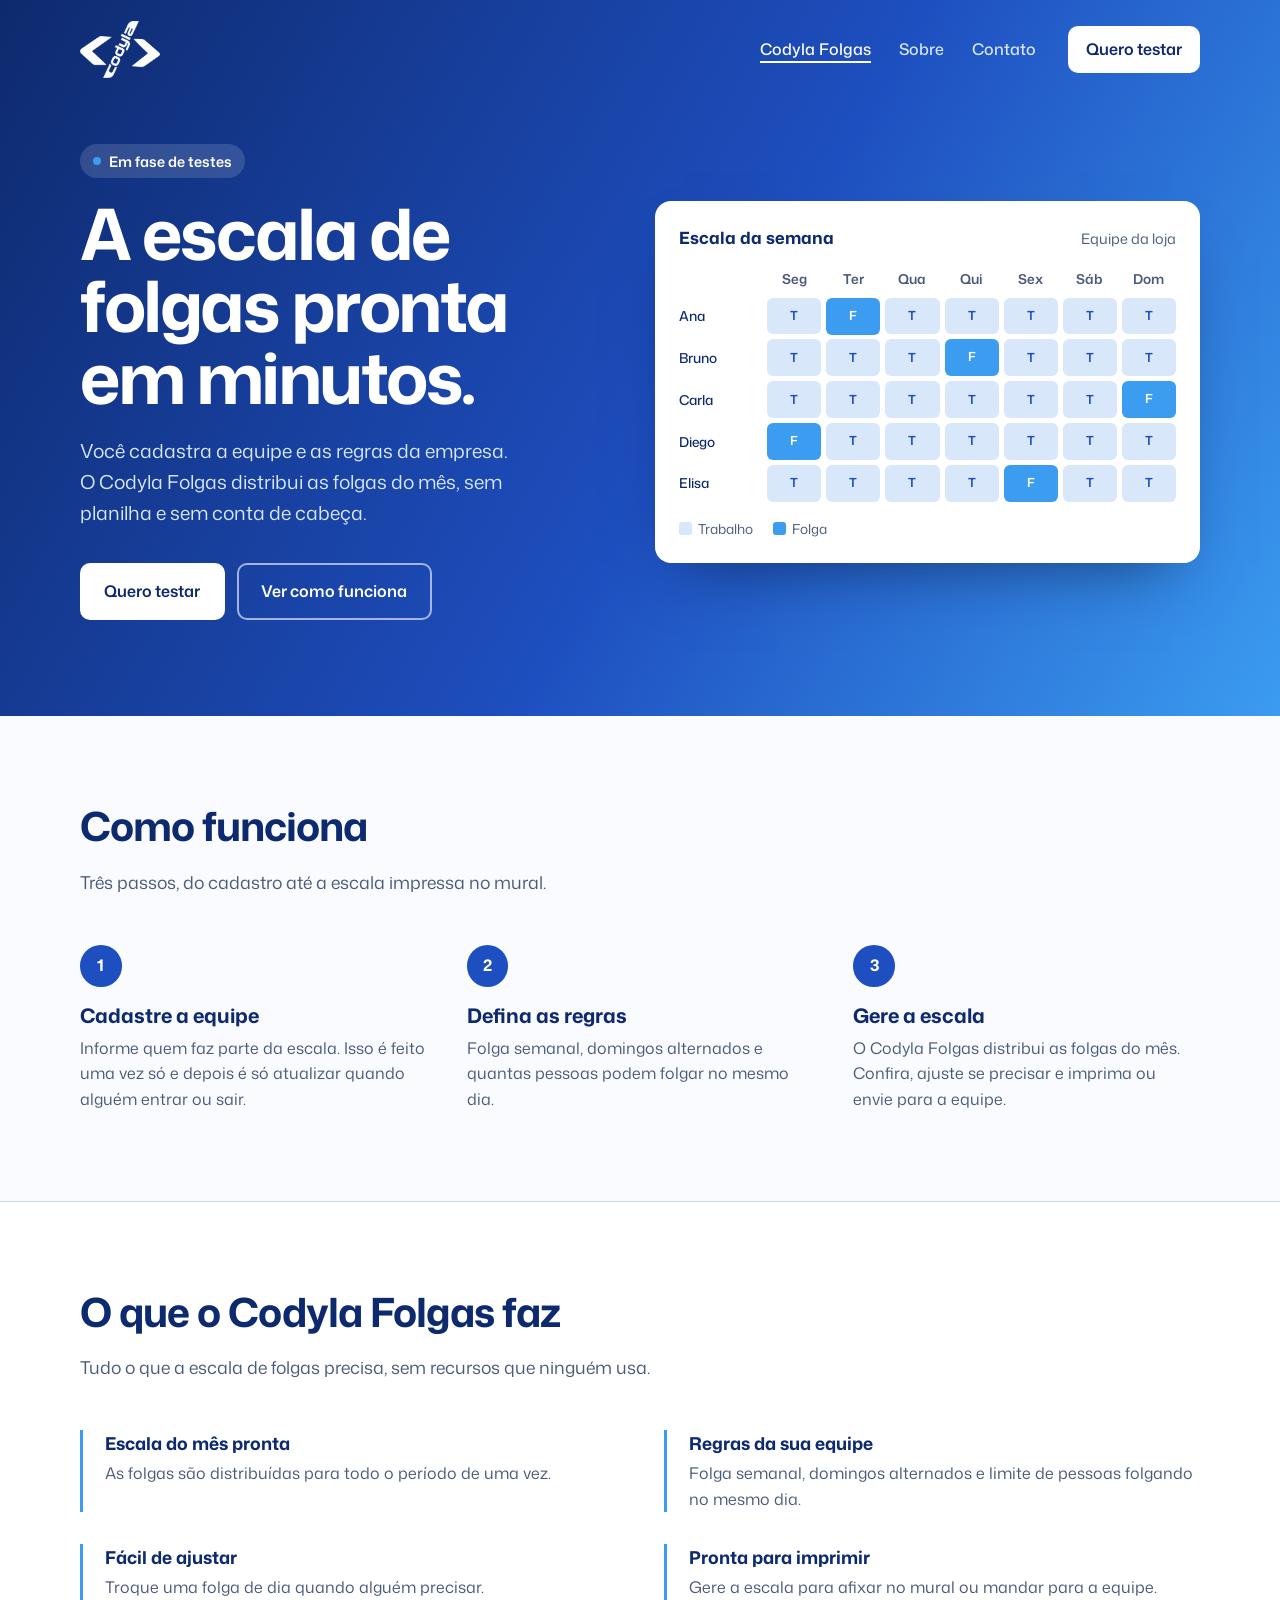
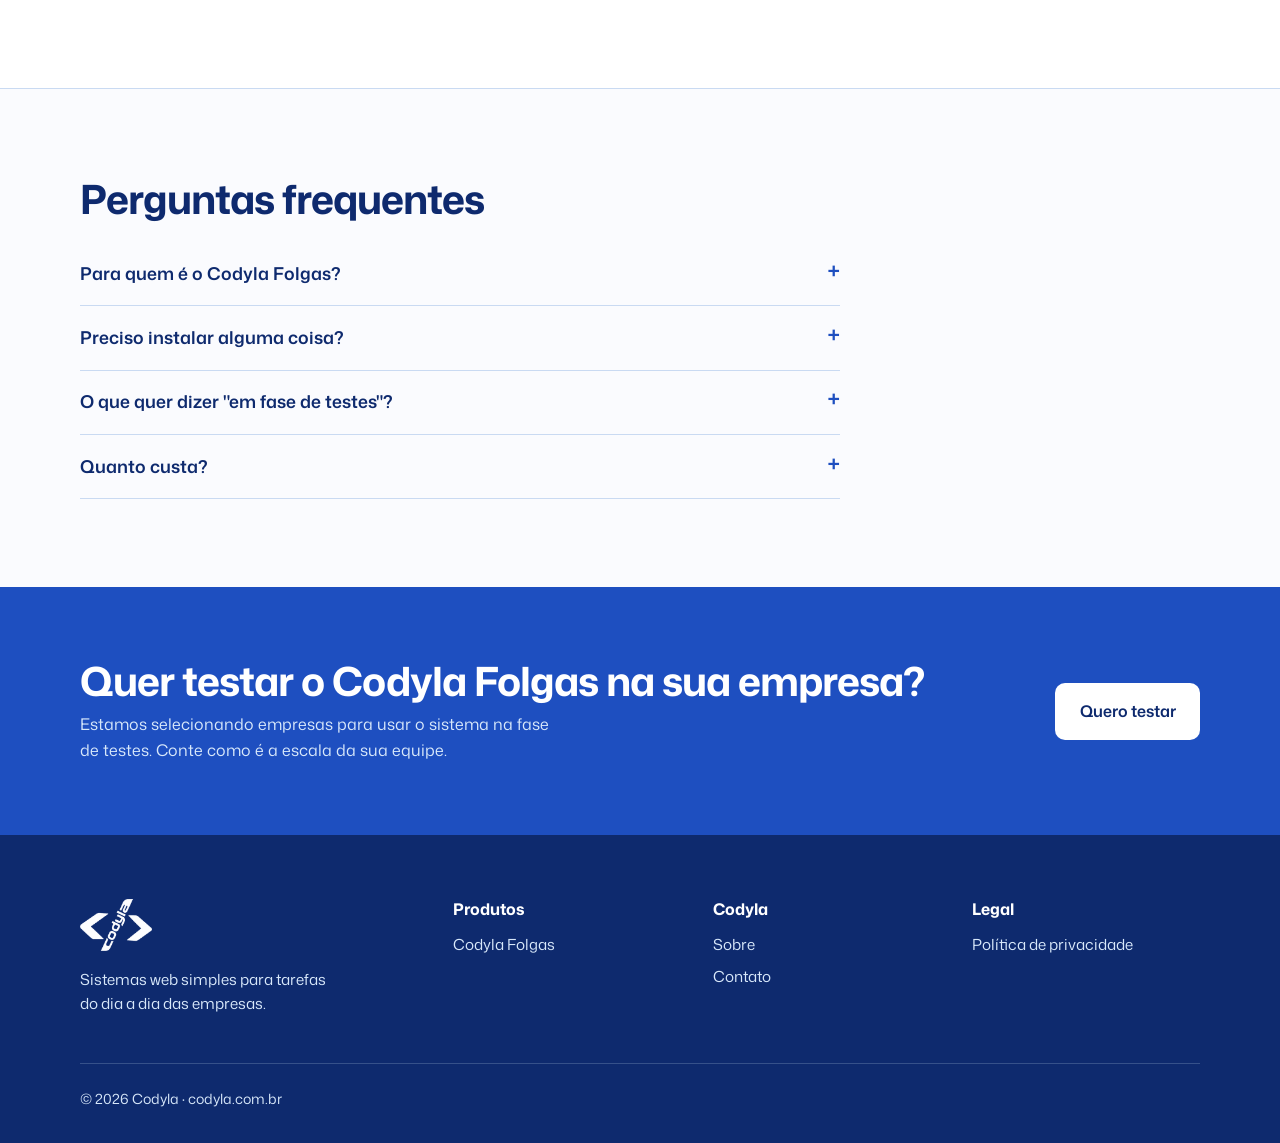
==== codyla-folgas.html @ c4d8f732 "Página de preços, proposta de exemplo e site renomeado para Codyla Folgas" ====
<!DOCTYPE html>
<html lang="pt-BR">
<head>
<meta charset="UTF-8">
<meta name="viewport" content="width=device-width, initial-scale=1">
<title>Codyla Folgas · Escala de folgas em minutos</title>
<meta name="description" content="O Codyla Folgas monta a escala de folgas da equipe em minutos, seguindo as regras da sua empresa. Sem planilha e sem conta de cabeça.">
<meta property="og:title" content="Codyla Folgas · Escala de folgas em minutos">
<meta property="og:description" content="O Codyla Folgas monta a escala de folgas da equipe em minutos, seguindo as regras da sua empresa. Sem planilha e sem conta de cabeça.">
<link rel="icon" type="image/png" href="img/favicon.png">
<link rel="apple-touch-icon" href="img/apple-touch-icon.png">
<link rel="preload" href="fonts/mona-sans.woff2" as="font" type="font/woff2" crossorigin>
<link rel="stylesheet" href="css/estilo.css">
</head>
<body>

<header class="topo">
  <div class="container">
    <a href="index.html" class="logo"><img src="img/logo-branco.png" alt="Codyla, página inicial" width="480" height="342"></a>
    <button class="botao-menu" type="button" aria-expanded="false" aria-controls="navegacao">Menu</button>
    <div class="navegacao" id="navegacao">
      <nav aria-label="Principal">
        <ul class="menu">
          <li><a href="codyla-folgas.html" aria-current="page">Codyla Folgas</a></li>
          <li><a href="index.html#sobre">Sobre</a></li>
          <li><a href="contato.html">Contato</a></li>
        </ul>
      </nav>
      <a class="botao botao-claro botao-pequeno" href="contato.html?assunto=testar">Quero testar</a>
    </div>
  </div>
</header>

<main>
  <section class="abertura" aria-labelledby="titulo">
    <div class="container">
      <div>
        <span class="status">Em fase de testes</span>
        <h1 id="titulo">A escala de folgas pronta em minutos.</h1>
        <p>Você cadastra a equipe e as regras da empresa. O Codyla Folgas distribui as folgas do mês, sem planilha e sem conta de cabeça.</p>
        <div class="botoes">
          <a class="botao botao-claro" href="contato.html?assunto=testar">Quero testar</a>
          <a class="botao botao-contorno" href="#como-funciona">Ver como funciona</a>
        </div>
      </div>
      <figure class="escala" aria-label="Exemplo de escala de folgas montada pelo Codyla Folgas">
        <div class="escala-cab"><strong>Escala da semana</strong><span>Equipe da loja</span></div>
        <div class="grade" id="grade"></div>
        <figcaption class="escala-legenda">
          <span><i style="background:var(--gelo)"></i>Trabalho</span>
          <span><i style="background:var(--vivo)"></i>Folga</span>
        </figcaption>
      </figure>
    </div>
  </section>

  <section id="como-funciona" aria-labelledby="titulo-como">
    <div class="container">
      <h2 id="titulo-como">Como funciona</h2>
      <p class="intro">Três passos, do cadastro até a escala impressa no mural.</p>
      <ol class="passos">
        <li><h3>Cadastre a equipe</h3><p>Informe quem faz parte da escala. Isso é feito uma vez só e depois é só atualizar quando alguém entrar ou sair.</p></li>
        <li><h3>Defina as regras</h3><p>Folga semanal, domingos alternados e quantas pessoas podem folgar no mesmo dia.</p></li>
        <li><h3>Gere a escala</h3><p>O Codyla Folgas distribui as folgas do mês. Confira, ajuste se precisar e imprima ou envie para a equipe.</p></li>
      </ol>
    </div>
  </section>

  <section class="fundo-branco" aria-labelledby="titulo-recursos">
    <div class="container">
      <h2 id="titulo-recursos">O que o Codyla Folgas faz</h2>
      <p class="intro">Tudo o que a escala de folgas precisa, sem recursos que ninguém usa.</p>
      <ul class="recursos">
        <li><strong>Escala do mês pronta</strong><span>As folgas são distribuídas para todo o período de uma vez.</span></li>
        <li><strong>Regras da sua equipe</strong><span>Folga semanal, domingos alternados e limite de pessoas folgando no mesmo dia.</span></li>
        <li><strong>Fácil de ajustar</strong><span>Troque uma folga de dia quando alguém precisar.</span></li>
        <li><strong>Pronta para imprimir</strong><span>Gere a escala para afixar no mural ou mandar para a equipe.</span></li>
      </ul>
    </div>
  </section>

  <section aria-labelledby="titulo-perguntas">
    <div class="container">
      <h2 id="titulo-perguntas">Perguntas frequentes</h2>
      <div class="perguntas">
        <details>
          <summary>Para quem é o Codyla Folgas?</summary>
          <p>Para empresas com equipes que trabalham em escala, inclusive aos fins de semana, como lojas, mercados e restaurantes. Quem usa no dia a dia costuma ser o RH, o Departamento Pessoal ou o gestor da equipe.</p>
        </details>
        <details>
          <summary>Preciso instalar alguma coisa?</summary>
          <p>Não. O Codyla Folgas funciona direto no navegador, no computador da empresa.</p>
        </details>
        <details>
          <summary>O que quer dizer "em fase de testes"?</summary>
          <p>O sistema já está sendo usado por empresas selecionadas, que ajudam a ajustar o produto antes do lançamento. Se quiser participar, mande uma mensagem.</p>
        </details>
        <details>
          <summary>Quanto custa?</summary>
          <p>Os planos ainda estão sendo definidos. Quem participa da fase de testes recebe as condições em primeira mão.</p>
        </details>
      </div>
    </div>
  </section>

  <section class="chamada" aria-labelledby="titulo-chamada">
    <div class="container">
      <div>
        <h2 id="titulo-chamada">Quer testar o Codyla Folgas na sua empresa?</h2>
        <p>Estamos selecionando empresas para usar o sistema na fase de testes. Conte como é a escala da sua equipe.</p>
      </div>
      <a class="botao botao-claro" href="contato.html?assunto=testar">Quero testar</a>
    </div>
  </section>
</main>

<footer>
  <div class="container">
    <div class="rodape-grade">
      <div>
        <img src="img/logo-branco.png" alt="Codyla" width="480" height="342">
        <p>Sistemas web simples para tarefas do dia a dia das empresas.</p>
      </div>
      <div>
        <h3>Produtos</h3>
        <ul><li><a href="codyla-folgas.html">Codyla Folgas</a></li></ul>
      </div>
      <div>
        <h3>Codyla</h3>
        <ul>
          <li><a href="index.html#sobre">Sobre</a></li>
          <li><a href="contato.html">Contato</a></li>
        </ul>
      </div>
      <div>
        <h3>Legal</h3>
        <ul><li><a href="privacidade.html">Política de privacidade</a></li></ul>
      </div>
    </div>
    <div class="rodape-base">© <span class="ano">2026</span> Codyla · codyla.com.br</div>
  </div>
</footer>

<script src="js/site.js"></script>
</body>
</html>
---- css/estilo.css ----
@font-face{
  font-family:"Mona Sans";
  src:url("../fonts/mona-sans.woff2") format("woff2");
  font-weight:200 900;font-style:normal;font-display:swap;
}
/* Paleta oficial da marca (manual Codyla v1.0) */
:root{
  --gelo:#D8E8FA;
  --vivo:#3B9CF0;
  --royal:#1E4FC0;
  --noite:#0E2A6E;
  --fundo:#FAFBFE;
  --texto:#0E2A6E;
  --texto-suave:#4B5A7A;
  --branco:#FFFFFF;
  --linha:#C9DAF2;
  --raio:10px;
}
*{box-sizing:border-box;margin:0;padding:0}
html{scroll-behavior:smooth}
body{
  font-family:"Mona Sans",system-ui,-apple-system,"Segoe UI",sans-serif;
  font-size:1rem;line-height:1.6;color:var(--texto);background:var(--fundo);
  -webkit-font-smoothing:antialiased;
}
img{display:block;max-width:100%;height:auto}
a{color:inherit}
:focus-visible{outline:3px solid var(--vivo);outline-offset:3px;border-radius:4px}
.container{width:min(1120px,100% - 2.5rem);margin-inline:auto}

/* ---------- Cabeçalho ---------- */
.topo{position:absolute;inset:0 0 auto;z-index:10;padding:1.3rem 0}
.topo .container{display:flex;align-items:center;justify-content:space-between;gap:1rem}
.topo .logo img{width:80px}
.navegacao{display:flex;align-items:center;gap:2rem}
.menu{display:flex;gap:1.75rem;list-style:none;font-weight:500}
.menu a{text-decoration:none;color:var(--gelo)}
.menu a:hover,.menu a[aria-current="page"]{color:var(--branco)}
.menu a[aria-current="page"]{text-decoration:underline;text-underline-offset:6px;text-decoration-thickness:2px}
.botao-menu{display:none;background:none;border:2px solid rgba(255,255,255,.5);color:var(--branco);border-radius:8px;padding:.45rem .8rem;font:inherit;font-weight:600;cursor:pointer}

/* ---------- Botões ---------- */
.botoes{display:flex;flex-wrap:wrap;gap:.75rem}
.botao{
  display:inline-block;font:inherit;font-weight:600;text-decoration:none;cursor:pointer;
  padding:.85rem 1.4rem;border-radius:var(--raio);border:2px solid transparent;text-align:center;
}
.botao-pequeno{padding:.55rem 1rem}
.botao-claro{background:var(--branco);color:var(--noite)}
.botao-claro:hover{background:var(--gelo)}
.botao-contorno{border-color:rgba(255,255,255,.6);color:var(--branco)}
.botao-contorno:hover{border-color:var(--branco);background:rgba(255,255,255,.08)}
.botao-escuro{background:var(--royal);color:var(--branco)}
.botao-escuro:hover{background:var(--noite)}

/* ---------- Abertura (degradê do outdoor) ---------- */
.abertura{
  background:linear-gradient(120deg,var(--noite) 0%,var(--royal) 55%,var(--vivo) 100%);
  color:var(--branco);padding:9rem 0 6rem;
}
.abertura .container{display:grid;grid-template-columns:1fr 1.05fr;gap:3.5rem;align-items:center}
.abertura-curta{padding:8.5rem 0 4rem}
.abertura-curta .container{display:block;max-width:760px;margin-left:max(1.25rem,calc((100% - 1120px)/2))}
h1{font-weight:700;font-size:clamp(2.6rem,5.6vw,4.4rem);line-height:1.02;letter-spacing:-.035em;margin-bottom:1.4rem}
.abertura-curta h1{font-size:clamp(2.2rem,4.6vw,3.4rem)}
.abertura p{font-size:1.2rem;color:var(--gelo);max-width:36ch;margin-bottom:2.2rem}
.abertura-curta p{margin-bottom:0;max-width:52ch}

/* ---------- Escala de exemplo ---------- */
.escala{
  background:var(--branco);color:var(--texto);border-radius:16px;padding:1.5rem;
  box-shadow:0 30px 60px -30px rgba(5,18,52,.6);
}
.escala-cab{display:flex;justify-content:space-between;align-items:baseline;margin-bottom:1rem}
.escala-cab strong{font-weight:700;font-size:1.05rem}
.escala-cab span{font-size:.9rem;color:var(--texto-suave)}
.grade{display:grid;grid-template-columns:5.2rem repeat(7,1fr);gap:5px;font-size:.85rem}
.grade .dia{text-align:center;color:var(--texto-suave);font-weight:600;padding-bottom:.2rem}
.grade .nome{display:flex;align-items:center;font-weight:500;white-space:nowrap;overflow:hidden;text-overflow:ellipsis}
.celula{height:2.3rem;border-radius:6px;background:var(--gelo);display:grid;place-items:center;font-weight:600;font-size:.78rem;color:var(--royal)}
.celula.folga{background:var(--vivo);color:var(--branco)}
.escala-legenda{display:flex;gap:1.25rem;margin-top:1rem;font-size:.85rem;color:var(--texto-suave)}
.escala-legenda i{display:inline-block;width:.8rem;height:.8rem;border-radius:3px;margin-right:.4rem;vertical-align:-1px}
@media (prefers-reduced-motion:no-preference){
  .celula.folga{animation:marca-folga .45s ease-out both;animation-delay:calc(var(--o) * 110ms + 400ms)}
  @keyframes marca-folga{from{background:var(--gelo);color:transparent;transform:scale(.85)}to{background:var(--vivo);transform:scale(1)}}
}

/* ---------- Seções ---------- */
section{padding:5.5rem 0}
h2{font-weight:700;font-size:clamp(1.75rem,3.2vw,2.5rem);line-height:1.12;letter-spacing:-.025em;margin-bottom:1.25rem}
h3{font-weight:700;font-size:1.25rem;line-height:1.25;margin-bottom:.5rem}
.intro{color:var(--texto-suave);font-size:1.1rem;max-width:56ch;margin-bottom:3rem}
.fundo-gelo{background:var(--gelo)}
.fundo-branco{background:var(--branco);border-block:1px solid var(--linha)}

.status{
  display:inline-flex;align-items:center;gap:.5rem;font-size:.9rem;font-weight:600;
  background:var(--gelo);color:var(--royal);padding:.35rem .8rem;border-radius:99px;margin-bottom:1.25rem;
}
.status::before{content:"";width:.5rem;height:.5rem;border-radius:50%;background:var(--vivo)}
.abertura .status{background:rgba(255,255,255,.14);color:var(--branco)}

/* Antes x depois */
.comparacao{display:grid;grid-template-columns:1fr 1fr;border-radius:16px;overflow:hidden;border:1px solid var(--linha)}
.comparacao > div{padding:2.25rem}
.comparacao .antes{background:var(--branco)}
.comparacao .depois{background:var(--noite);color:var(--branco)}
.comparacao h3{margin-bottom:1.25rem}
.comparacao ul{list-style:none;display:grid;gap:.9rem}
.comparacao li{padding-left:1.6rem;position:relative}
.comparacao .antes li{color:var(--texto-suave)}
.comparacao .antes li::before{content:"–";position:absolute;left:.2rem;color:var(--texto-suave)}
.comparacao .depois li{color:var(--gelo)}
.comparacao .depois li::before{content:"";position:absolute;left:0;top:.5em;width:.7rem;height:.7rem;border-radius:3px;background:var(--vivo)}

/* Produtos */
.produtos{display:grid;grid-template-columns:1.4fr 1fr;gap:1.25rem}
.produto{border-radius:16px;padding:2.25rem;display:flex;flex-direction:column;gap:.75rem}
.produto-destaque{background:linear-gradient(140deg,var(--royal),var(--noite));color:var(--branco)}
.produto .status{align-self:flex-start;margin-bottom:.25rem}
.produto-destaque p{color:var(--gelo);max-width:44ch}
.produto-destaque .botao{align-self:flex-start;margin-top:.75rem}
.produto-futuro{border:2px dashed var(--linha);color:var(--texto-suave);justify-content:center}
.produto-futuro h3{color:var(--texto)}

/* Recursos */
.recursos{list-style:none;display:grid;grid-template-columns:1fr 1fr;gap:2rem 3rem}
.recursos li{padding-left:1.4rem;border-left:3px solid var(--vivo)}
.recursos strong{display:block;font-size:1.1rem;margin-bottom:.15rem}
.recursos span{color:var(--texto-suave)}

/* Passo a passo (sequência real) */
.passos{list-style:none;display:grid;grid-template-columns:repeat(3,1fr);gap:2.5rem;counter-reset:passo}
.passos li{counter-increment:passo}
.passos li::before{
  content:counter(passo);display:grid;place-items:center;width:2.6rem;height:2.6rem;border-radius:50%;
  background:var(--royal);color:var(--branco);font-weight:700;margin-bottom:1rem;
}
.passos p{color:var(--texto-suave)}

/* Sobre */
.sobre .container{display:grid;grid-template-columns:auto 1fr;gap:4rem;align-items:center;max-width:960px}
.sobre img{width:190px}
.sobre p{color:var(--texto-suave);margin-bottom:1rem;font-size:1.1rem;max-width:56ch}
.sobre p:last-child{margin-bottom:0}

/* Chamada final */
.chamada{background:var(--royal);color:var(--branco);padding:4.5rem 0}
.chamada .container{display:flex;justify-content:space-between;align-items:center;gap:2rem;flex-wrap:wrap}
.chamada h2{margin-bottom:.5rem}
.chamada p{color:var(--gelo);max-width:48ch}

/* Perguntas */
.perguntas{max-width:760px}
.perguntas details{border-bottom:1px solid var(--linha);padding:1.1rem 0}
.perguntas summary{font-weight:600;font-size:1.1rem;cursor:pointer;list-style:none;display:flex;justify-content:space-between;gap:1rem}
.perguntas summary::-webkit-details-marker{display:none}
.perguntas summary::after{content:"+";font-size:1.4rem;line-height:1;color:var(--royal)}
.perguntas details[open] summary::after{content:"–"}
.perguntas details p{color:var(--texto-suave);margin-top:.6rem;max-width:62ch}

/* ---------- Formulário ---------- */
.contato-grade{display:grid;grid-template-columns:1fr 1.4fr;gap:3.5rem;align-items:start}
.contato-lado p{color:var(--texto-suave);margin-bottom:1.25rem}
.contato-lado strong{display:block}
form{display:grid;gap:1rem;background:var(--branco);border:1px solid var(--linha);border-radius:16px;padding:2rem}
.duas{display:grid;grid-template-columns:1fr 1fr;gap:1rem}
label{display:grid;gap:.35rem;font-weight:600;font-size:.95rem}
label small{font-weight:400;color:var(--texto-suave)}
input,textarea,select{
  font:inherit;font-weight:400;padding:.75rem .9rem;border:1.5px solid var(--linha);border-radius:var(--raio);
  background:var(--fundo);color:var(--texto);width:100%;
}
input:focus,textarea:focus,select:focus{border-color:var(--royal);outline:none;box-shadow:0 0 0 3px var(--gelo)}
textarea{min-height:7rem;resize:vertical}
.aceite{display:flex;gap:.6rem;align-items:flex-start;font-weight:400;font-size:.92rem;color:var(--texto-suave)}
.aceite input{width:auto;margin-top:.3rem;accent-color:var(--royal)}
.escondido{position:absolute;left:-9999px}
form .botao{justify-self:start}

/* Texto longo (privacidade) */
.texto-longo{max-width:720px}
.texto-longo h2{font-size:1.4rem;margin:2.25rem 0 .6rem}
.texto-longo p,.texto-longo li{color:var(--texto-suave);margin-bottom:.8rem}
.texto-longo ul{padding-left:1.25rem}

/* ---------- Rodapé ---------- */
footer{background:var(--noite);color:var(--gelo);padding:4rem 0 2rem;font-size:.95rem}
.rodape-grade{display:grid;grid-template-columns:1.5fr repeat(3,1fr);gap:2rem;margin-bottom:3rem}
.rodape-grade img{width:72px;margin-bottom:1rem}
.rodape-grade p{max-width:28ch}
.rodape-grade h3{font-size:1rem;color:var(--branco);margin-bottom:.8rem}
.rodape-grade ul{list-style:none;display:grid;gap:.5rem}
.rodape-grade a{text-decoration:none}
.rodape-grade a:hover{color:var(--branco);text-decoration:underline}
.rodape-base{border-top:1px solid rgba(216,232,250,.2);padding-top:1.5rem;font-size:.88rem}

/* ---------- Responsivo ---------- */
@media (max-width:900px){
  .abertura .container,.contato-grade,.produtos{grid-template-columns:1fr;gap:2.5rem}
  .abertura{padding:7.5rem 0 4rem}
  .abertura-curta{padding:7.5rem 0 3.5rem}
  .sobre .container{grid-template-columns:1fr;gap:2rem}
  .sobre img{width:130px}
  .comparacao,.recursos,.passos{grid-template-columns:1fr}
  .rodape-grade{grid-template-columns:1fr 1fr}
  section{padding:4rem 0}
  .botao-menu{display:block}
  .navegacao{
    display:none;position:absolute;top:100%;left:1.25rem;right:1.25rem;
    flex-direction:column;align-items:stretch;gap:1rem;
    background:var(--noite);padding:1.25rem;border-radius:12px;box-shadow:0 20px 40px -20px rgba(0,0,0,.5);
  }
  .navegacao.aberta{display:flex}
  .menu{flex-direction:column;gap:.9rem}
}
@media (max-width:520px){
  .topo .logo img{width:66px}
  .escala{padding:1rem}
  .grade{grid-template-columns:4rem repeat(7,1fr);gap:3px;font-size:.75rem}
  .celula{height:1.9rem;font-size:.68rem}
  .duas{grid-template-columns:1fr}
  form{padding:1.25rem}
  .comparacao > div,.produto{padding:1.6rem}
  .rodape-grade{grid-template-columns:1fr}
}

/* ---------- Sistema sob medida ---------- */
.sob-medida .container{display:grid;grid-template-columns:1fr 1fr;gap:4rem;align-items:center}
.sob-medida-texto p{color:var(--texto-suave);font-size:1.1rem;max-width:48ch;margin-bottom:2rem}
.etapas{list-style:none;counter-reset:passo;display:grid;gap:0;border-left:2px solid var(--linha)}
.etapas li{counter-increment:passo;position:relative;padding:0 0 2rem 3.25rem;color:var(--texto-suave)}
.etapas li:last-child{padding-bottom:0}
.etapas li::before{content:counter(passo);position:absolute;left:-1.1rem;top:-.15rem;width:2.2rem;height:2.2rem;border-radius:50%;
  background:var(--royal);color:var(--branco);font-weight:700;display:grid;place-items:center;font-size:.95rem;box-shadow:0 0 0 6px var(--fundo)}
.etapas strong{display:block;color:var(--texto);font-size:1.1rem;margin-bottom:.2rem}
@media (max-width:900px){.sob-medida .container{grid-template-columns:1fr;gap:2.5rem}}
.sob-medida-texto p{margin-bottom:1rem}
.dores{list-style:none;display:grid;gap:.7rem;margin:0 0 1.5rem;max-width:52ch}
.dores li{position:relative;padding-left:1.6rem;font-size:1.05rem;color:var(--texto)}
.dores li::before{content:"";position:absolute;left:0;top:.55em;width:.6rem;height:.6rem;border-radius:2px;background:var(--vivo)}
.sob-medida-texto p.virada{color:var(--texto);font-weight:500;margin-bottom:2rem}

/* ---------- Preços ---------- */
.sr-only{position:absolute;width:1px;height:1px;overflow:hidden;clip:rect(0 0 0 0);white-space:nowrap}
.calculadora{
  display:flex;flex-wrap:wrap;gap:2rem 3rem;align-items:flex-end;justify-content:space-between;
  background:var(--branco);border:1px solid var(--linha);border-radius:16px;padding:1.75rem 2rem;margin-bottom:2.5rem;
}
.calc-campo{flex:1 1 360px;display:grid;gap:.6rem}
.calc-campo > label{font-size:1rem}
.calc-numero{display:flex;align-items:center;gap:1.25rem}
.calc-numero input[type=range]{flex:1;padding:0;border:0;background:none;accent-color:var(--royal);height:2rem}
.calc-numero output{font-weight:700;font-size:1.25rem;min-width:9.5rem;text-align:right;font-variant-numeric:tabular-nums}
.calc-periodo{border:0;display:flex;gap:.5rem;flex-wrap:wrap}
.calc-periodo legend{font-weight:600;font-size:.95rem;margin-bottom:.6rem}
.calc-periodo label{
  display:flex;align-items:center;gap:.5rem;font-weight:600;cursor:pointer;
  border:1.5px solid var(--linha);border-radius:var(--raio);padding:.65rem 1rem;min-height:44px;background:var(--fundo);
}
.calc-periodo label:has(input:checked){border-color:var(--royal);background:var(--gelo)}
.calc-periodo input{width:auto;accent-color:var(--royal)}
.selo-desconto{font-size:.8rem;font-weight:700;color:var(--royal);background:var(--branco);border-radius:99px;padding:.1rem .55rem}

.planos{display:grid;grid-template-columns:repeat(3,1fr);gap:1.25rem;align-items:stretch}
.plano{
  position:relative;display:flex;flex-direction:column;gap:.5rem;
  background:var(--branco);border:1px solid var(--linha);border-radius:16px;padding:2rem;
}
.plano h3{font-size:1.35rem;margin-bottom:0}
.plano-para{color:var(--texto-suave);min-height:3.2em}
.plano-preco{display:flex;align-items:baseline;gap:.3rem;margin-top:.75rem}
.plano-preco strong{font-size:2.6rem;font-weight:700;letter-spacing:-.03em;line-height:1;font-variant-numeric:tabular-nums}
.plano-preco span{color:var(--texto-suave);font-weight:500}
.plano-pagamento{font-size:.9rem;color:var(--texto-suave);min-height:2.9em}
.plano-itens{list-style:none;display:grid;gap:.6rem;margin:1rem 0 1.75rem;flex:1}
.plano-itens li{position:relative;padding-left:1.6rem}
.plano-itens li::before{content:"";position:absolute;left:0;top:.5em;width:.7rem;height:.7rem;border-radius:3px;background:var(--vivo)}
.plano .botao{align-self:stretch}
.plano-destaque{background:linear-gradient(160deg,var(--royal),var(--noite));color:var(--branco);border-color:transparent;box-shadow:0 30px 60px -35px rgba(5,18,52,.7)}
.plano-destaque .plano-para,.plano-destaque .plano-preco span,.plano-destaque .plano-pagamento{color:var(--gelo)}
.plano-selo{position:absolute;top:-.8rem;left:2rem;background:var(--vivo);color:var(--noite);font-size:.82rem;font-weight:700;border-radius:99px;padding:.25rem .8rem}
.botao-contorno-escuro{border-color:var(--royal);color:var(--royal);background:transparent}
.botao-contorno-escuro:hover{background:var(--gelo)}
.nota-exemplo{margin-top:1.25rem;font-size:.9rem;color:var(--texto-suave)}

.implantacao{list-style:none;display:grid;grid-template-columns:repeat(3,1fr);gap:1.25rem}
.implantacao li{display:flex;flex-direction:column;gap:.4rem;border:1px solid var(--linha);border-radius:16px;padding:1.75rem;background:var(--fundo)}
.implantacao strong{font-size:1.15rem}
.implantacao span{color:var(--texto-suave);flex:1}
.impl-preco{margin-top:.75rem;padding-top:.9rem;border-top:1px solid var(--linha)}
.impl-preco b{font-size:1.3rem;font-variant-numeric:tabular-nums}
.impl-preco small{display:block;color:var(--texto-suave);font-size:.9rem}

.video-grade{display:grid;grid-template-columns:1fr 1.15fr;gap:3.5rem;align-items:center}
.video-grade .intro{margin-bottom:0}
.video-moldura{
  aspect-ratio:16/9;border-radius:16px;display:grid;place-items:center;align-content:center;gap:.9rem;
  background:linear-gradient(120deg,var(--noite),var(--royal));color:var(--gelo);
}
.video-play{width:4.5rem;height:4.5rem;border-radius:50%;background:var(--branco);color:var(--royal);display:grid;place-items:center;padding-left:.25rem}
.video-moldura figcaption{font-weight:600;font-size:.95rem}

@media (max-width:900px){
  .planos,.implantacao,.video-grade{grid-template-columns:1fr}
  .plano-para,.plano-pagamento{min-height:0}
  .plano-destaque{order:-1}
  .video-grade{gap:2rem}
}
@media (max-width:520px){
  .calculadora{padding:1.4rem}
  .calc-numero{flex-wrap:wrap;gap:.25rem}
  .calc-numero input[type=range]{flex-basis:100%}
  .calc-numero output{text-align:left;min-width:0}
}

/* ---------- Proposta (o que o cliente recebe pelo link) ---------- */
.faixa-exemplo{background:var(--gelo);color:var(--royal);text-align:center;font-size:.88rem;font-weight:600;line-height:2.4rem;height:2.4rem;padding:0 1rem;overflow:hidden;white-space:nowrap;text-overflow:ellipsis}
.topo-proposta{top:2.4rem}
.botao-zap{display:inline-flex;align-items:center;justify-content:center;gap:.5rem}
.abertura-proposta p{max-width:58ch}
.proposta-valores{display:grid;grid-template-columns:1.2fr 1fr;gap:1.25rem;margin-bottom:2rem}
.valor-bloco{border:1px solid var(--linha);border-radius:16px;padding:1.75rem 2rem;background:var(--branco);display:grid;gap:.4rem}
.valor-principal{background:linear-gradient(160deg,var(--royal),var(--noite));color:var(--branco);border-color:transparent}
.valor-rotulo{font-weight:600;font-size:.95rem}
.valor-principal .valor-rotulo,.valor-principal .valor-detalhe,.valor-principal .valor-numero span{color:var(--gelo)}
.valor-numero{display:flex;align-items:baseline;gap:.5rem;flex-wrap:wrap}
.valor-numero strong{font-size:2.6rem;font-weight:700;letter-spacing:-.03em;line-height:1.1;font-variant-numeric:tabular-nums}
.valor-numero span{color:var(--texto-suave);font-weight:500}
.valor-detalhe{color:var(--texto-suave);font-size:.95rem}
.proposta-acoes{display:flex;flex-wrap:wrap;gap:.75rem}
.proposta-acoes[hidden],.proximos-passos[hidden],.form-ajustes[hidden],.aviso-proposta[hidden]{display:none}
.form-ajustes{margin-top:1.25rem;max-width:640px}
.aviso-proposta{margin-top:1.25rem;background:var(--gelo);color:var(--noite);border-radius:var(--raio);padding:1rem 1.25rem;font-weight:500;max-width:640px}
.proximos-passos{border:1px solid var(--linha);border-radius:16px;background:var(--branco);padding:2.25rem;max-width:760px;display:grid;gap:1.25rem}
.proximos-passos:focus{outline:none}
.proximos-passos h2{margin-bottom:.25rem}
.proximos-passos .status{justify-self:start;margin-bottom:0}
.proximos-passos .etapas li::before{box-shadow:0 0 0 6px var(--branco)}
.proximos-passos .botao{justify-self:start}
footer .rodape-base a{color:var(--gelo)}
.rodape-proposta{padding:1.5rem 0}
.rodape-proposta .rodape-base{border-top:0;padding-top:0}
@media (max-width:900px){.proposta-valores{grid-template-columns:1fr}}
@media (max-width:520px){
  .topo-proposta .botao-zap{font-size:0;gap:0;padding:.55rem .7rem}
  .topo-proposta .botao-zap svg{width:20px;height:20px}
  .proposta-acoes .botao{flex:1 1 100%}
  .proximos-passos{padding:1.5rem}
}
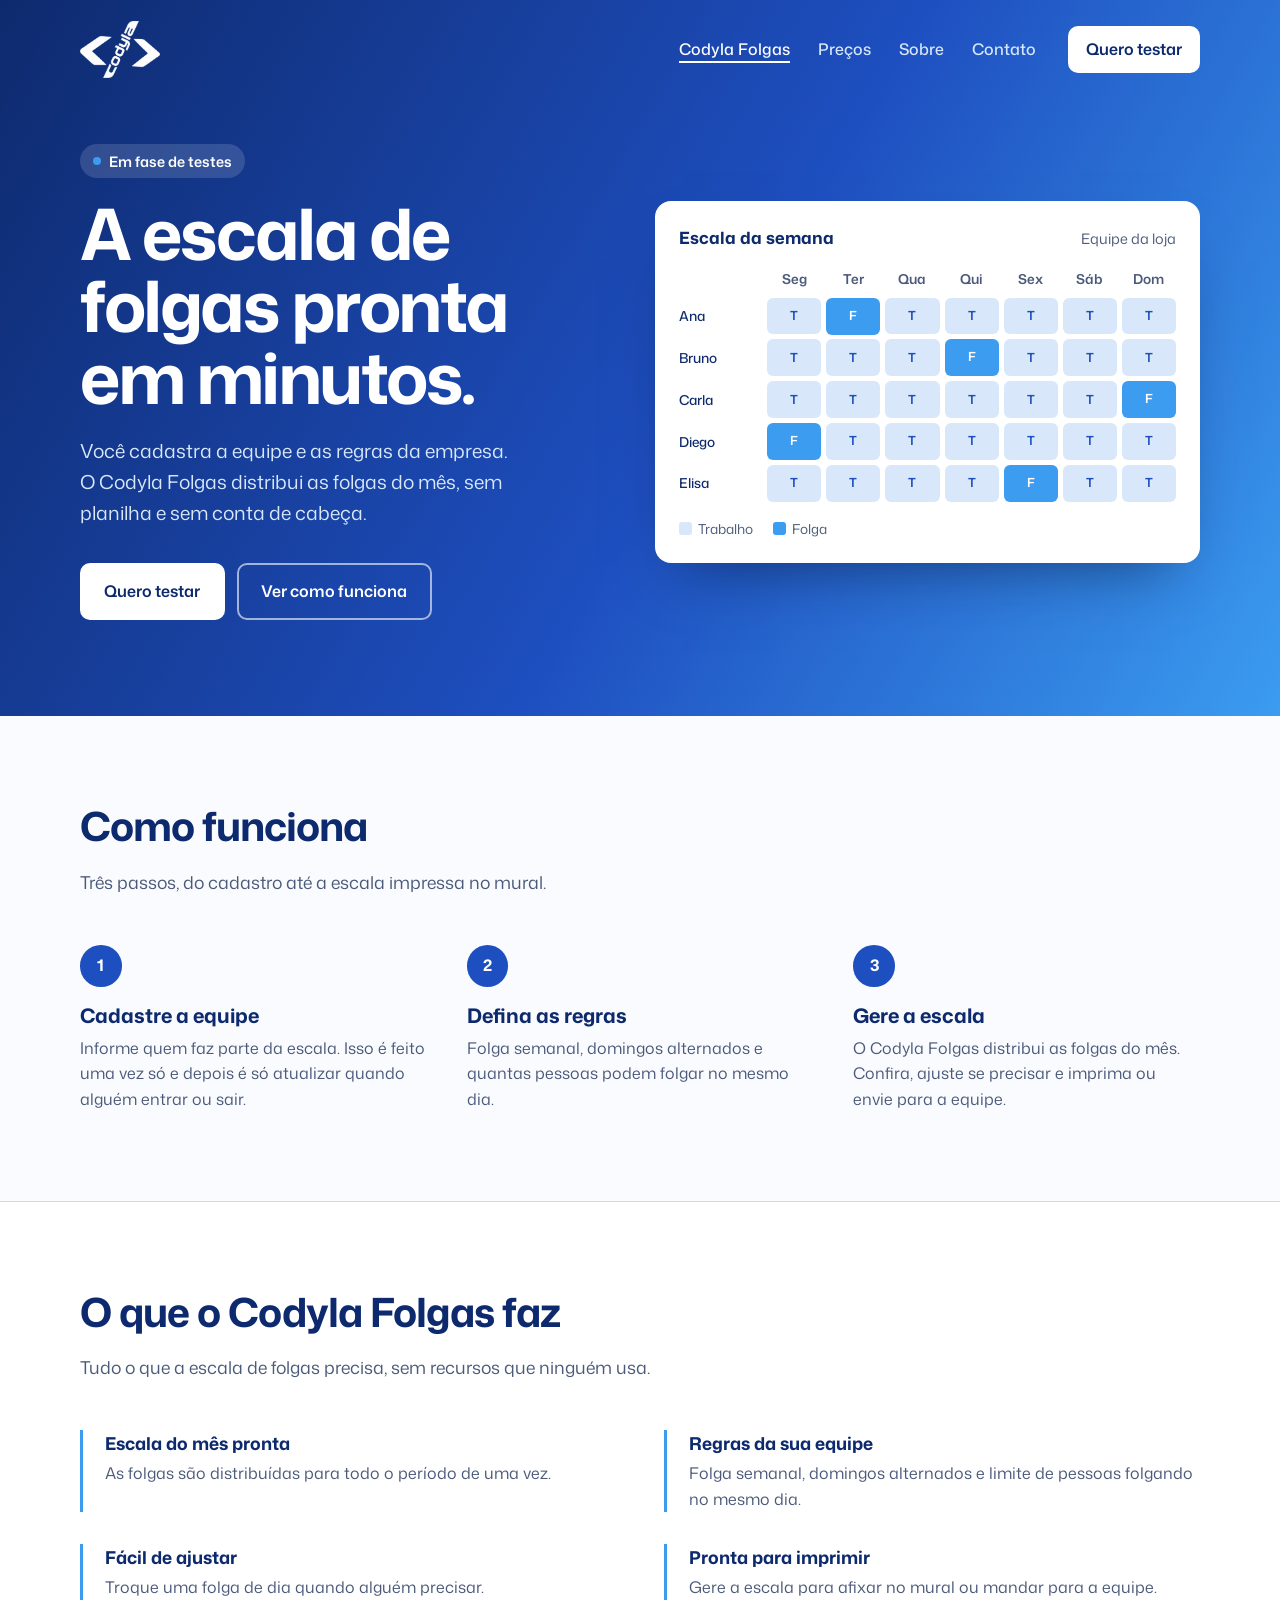
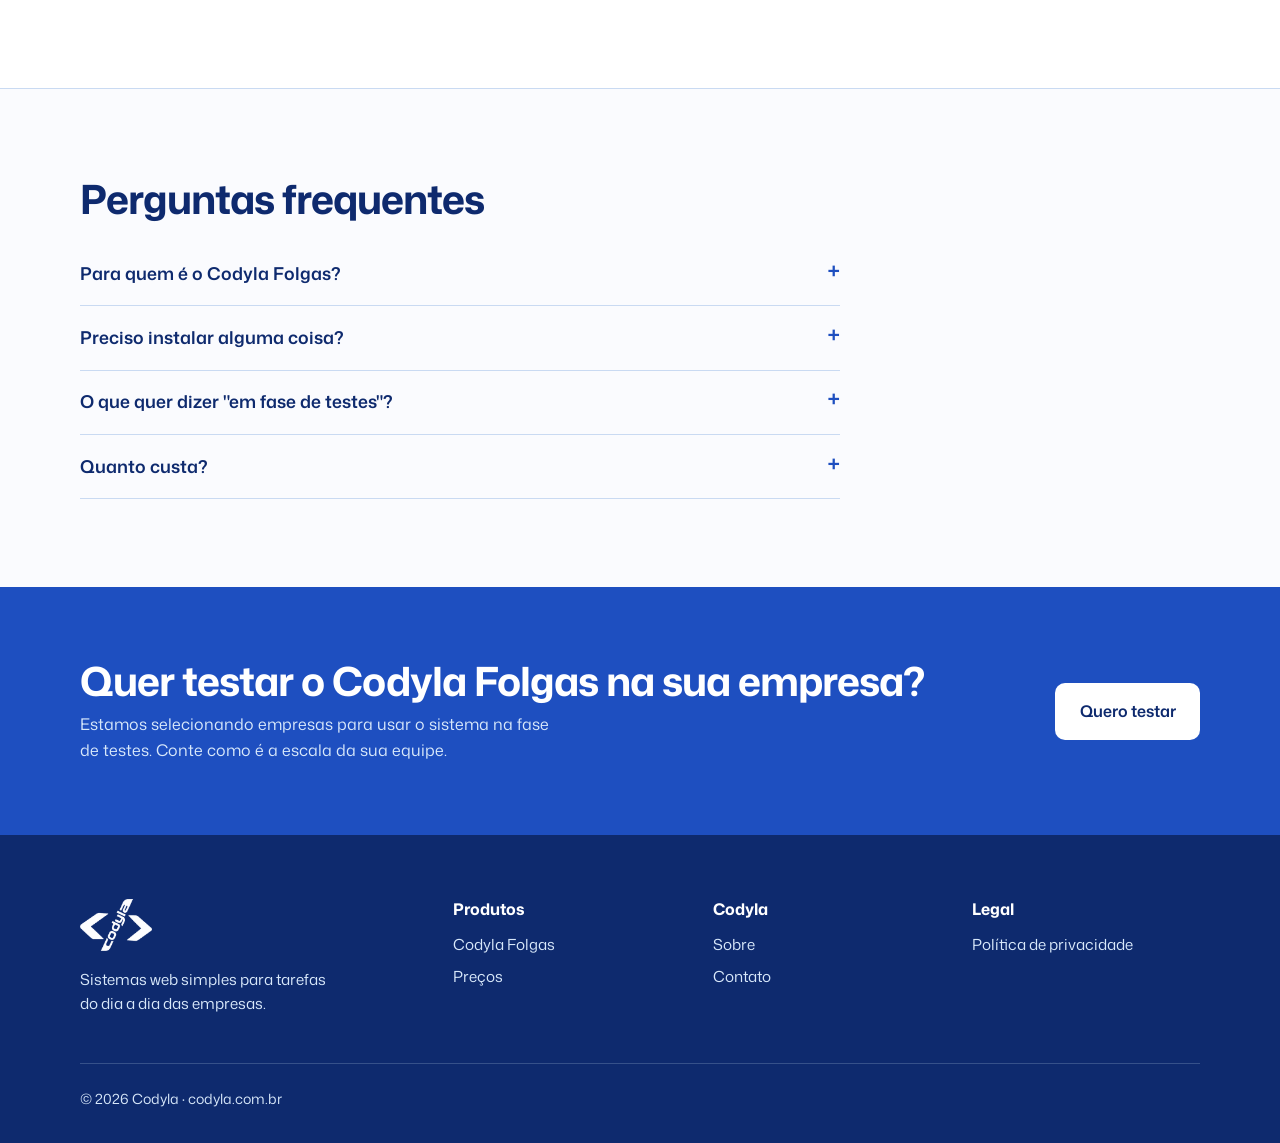
==== commit 0a4d47ad: "Preços no menu, sitemap e robots" ====
--- a/codyla-folgas.html
+++ b/codyla-folgas.html
@@ -22,6 +22,7 @@
       <nav aria-label="Principal">
         <ul class="menu">
           <li><a href="codyla-folgas.html" aria-current="page">Codyla Folgas</a></li>
+          <li><a href="precos.html">Preços</a></li>
           <li><a href="index.html#sobre">Sobre</a></li>
           <li><a href="contato.html">Contato</a></li>
         </ul>
@@ -97,7 +98,7 @@
         </details>
         <details>
           <summary>Quanto custa?</summary>
-          <p>Os planos ainda estão sendo definidos. Quem participa da fase de testes recebe as condições em primeira mão.</p>
+          <p>O valor acompanha o número de funcionários na escala. Veja os planos e simule para a sua equipe na <a href="precos.html">página de preços</a>.</p>
         </details>
       </div>
     </div>
@@ -123,7 +124,10 @@
       </div>
       <div>
         <h3>Produtos</h3>
-        <ul><li><a href="codyla-folgas.html">Codyla Folgas</a></li></ul>
+        <ul>
+          <li><a href="codyla-folgas.html">Codyla Folgas</a></li>
+          <li><a href="precos.html">Preços</a></li>
+        </ul>
       </div>
       <div>
         <h3>Codyla</h3>
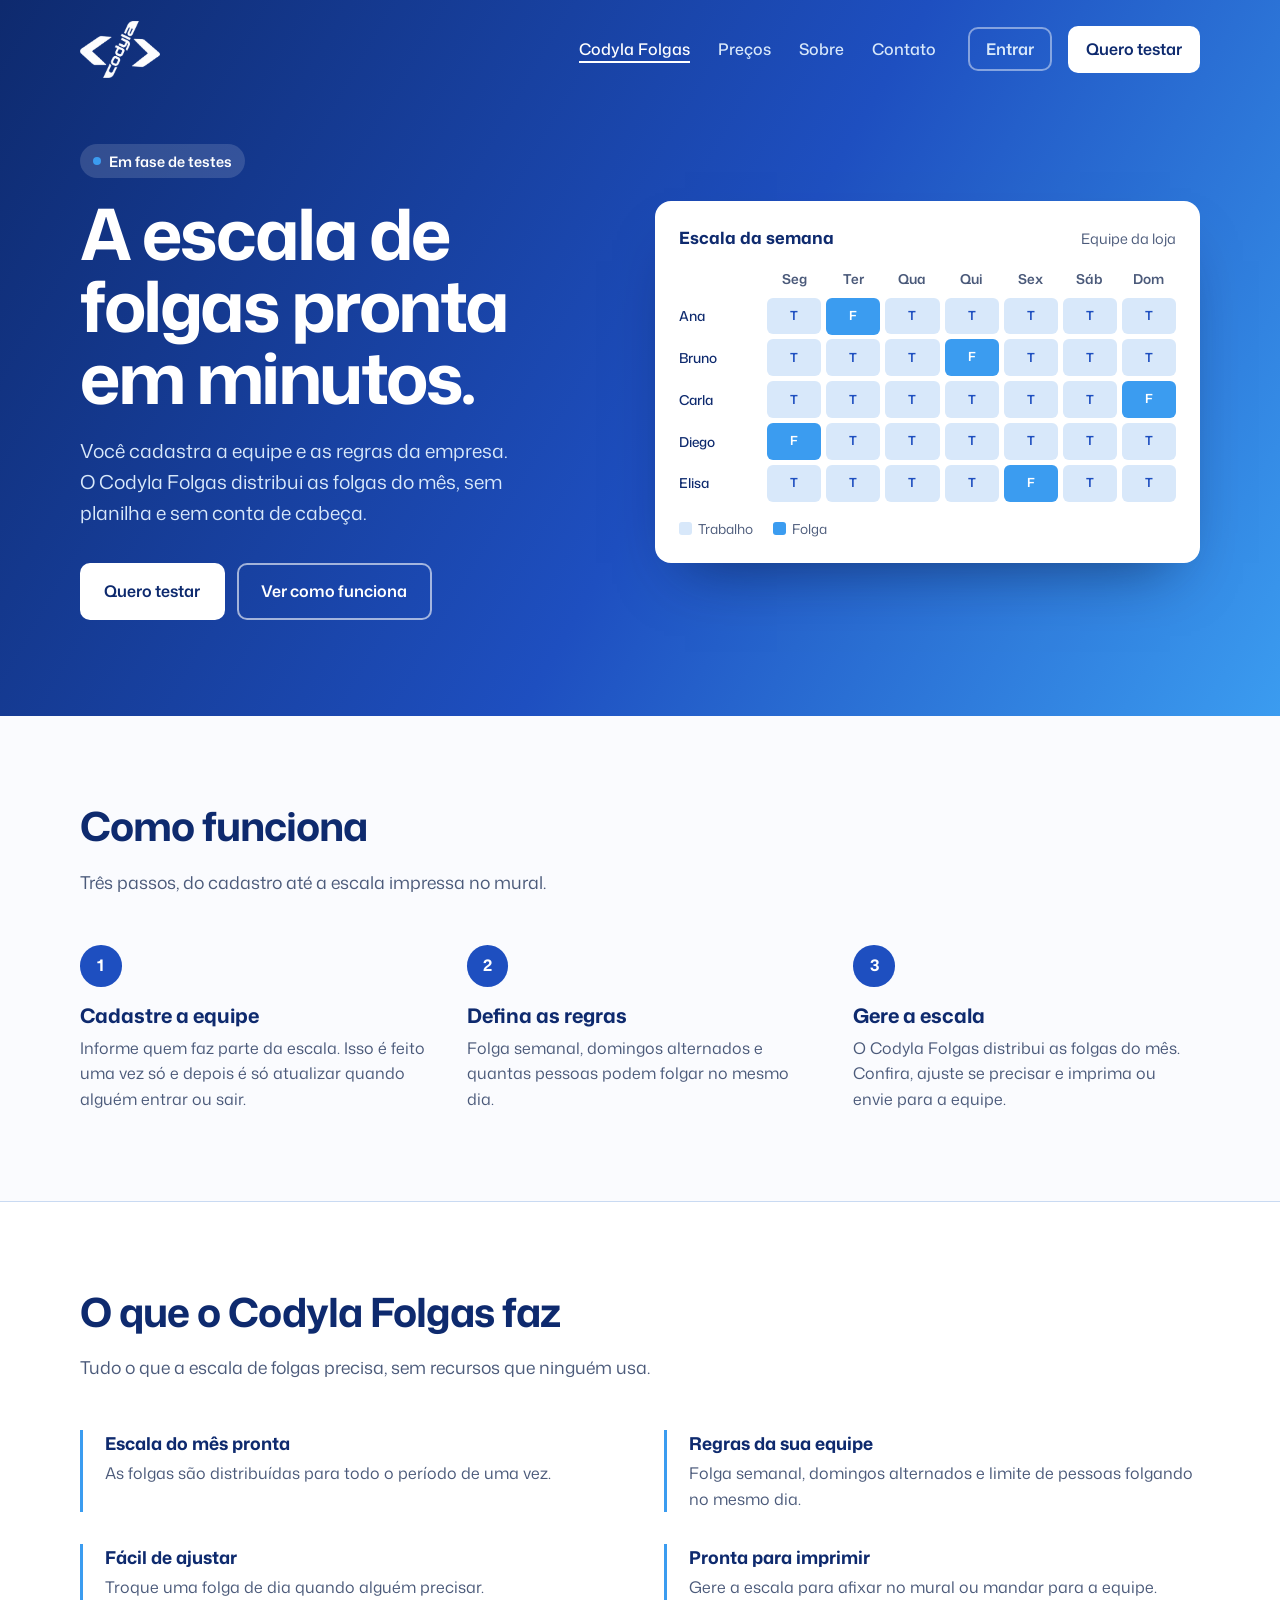
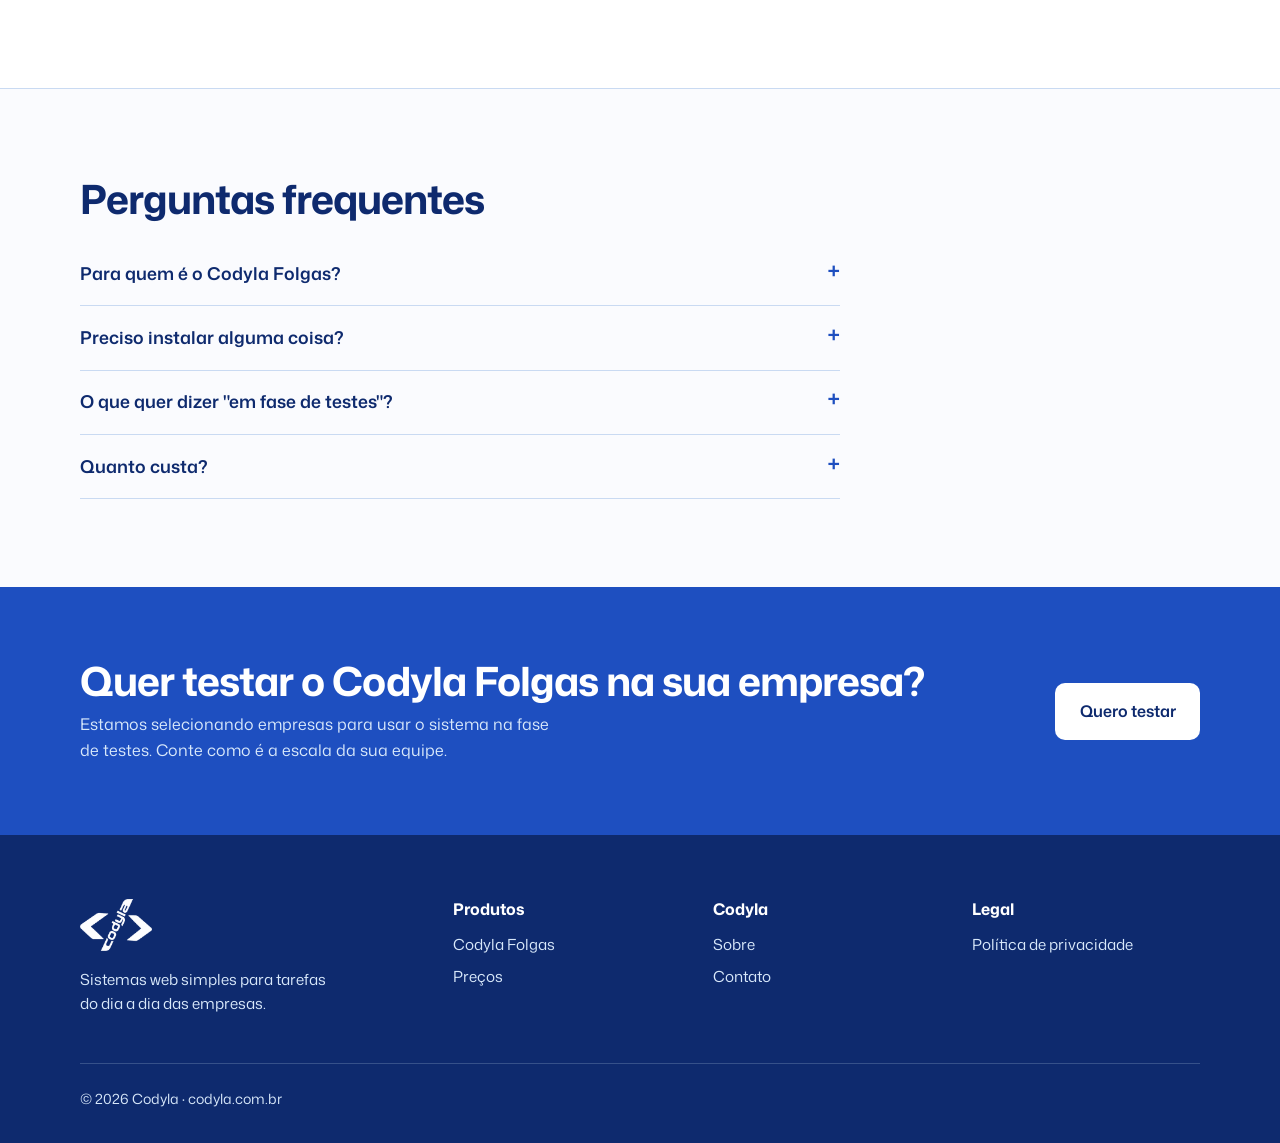
==== commit 3db97e70: "Preço de fundador, mínimo por plano e regras de pagamento e atraso" ====
--- a/codyla-folgas.html
+++ b/codyla-folgas.html
@@ -27,6 +27,7 @@
           <li><a href="contato.html">Contato</a></li>
         </ul>
       </nav>
+      <a class="link-entrar" href="https://app.codyla.com.br/login.html">Entrar</a>
       <a class="botao botao-claro botao-pequeno" href="contato.html?assunto=testar">Quero testar</a>
     </div>
   </div>
@@ -94,7 +95,7 @@
         </details>
         <details>
           <summary>O que quer dizer "em fase de testes"?</summary>
-          <p>O sistema já está sendo usado por empresas selecionadas, que ajudam a ajustar o produto antes do lançamento. Se quiser participar, mande uma mensagem.</p>
+          <p>O sistema já está sendo usado por empresas selecionadas, que ajudam a ajustar o produto antes do lançamento. Se quiser participar, envie uma mensagem.</p>
         </details>
         <details>
           <summary>Quanto custa?</summary>
--- a/css/estilo.css
+++ b/css/estilo.css
@@ -37,6 +37,8 @@
 .menu a{text-decoration:none;color:var(--gelo)}
 .menu a:hover,.menu a[aria-current="page"]{color:var(--branco)}
 .menu a[aria-current="page"]{text-decoration:underline;text-underline-offset:6px;text-decoration-thickness:2px}
+.link-entrar{color:var(--gelo);font-weight:600;text-decoration:none;border:2px solid rgba(255,255,255,.45);border-radius:var(--raio);padding:.45rem 1rem;margin-right:-1rem}
+.link-entrar:hover{color:var(--branco);border-color:var(--branco)}
 .botao-menu{display:none;background:none;border:2px solid rgba(255,255,255,.5);color:var(--branco);border-radius:8px;padding:.45rem .8rem;font:inherit;font-weight:600;cursor:pointer}
 
 /* ---------- Botões ---------- */
@@ -213,6 +215,7 @@
     background:var(--noite);padding:1.25rem;border-radius:12px;box-shadow:0 20px 40px -20px rgba(0,0,0,.5);
   }
   .navegacao.aberta{display:flex}
+  .link-entrar{text-align:center;margin-right:0}
   .menu{flex-direction:column;gap:.9rem}
 }
 @media (max-width:520px){
@@ -349,3 +352,22 @@
   .proposta-acoes .botao{flex:1 1 100%}
   .proximos-passos{padding:1.5rem}
 }
+
+/* Preços: "R$" pequeno ao lado do número; cartão e Pix lado a lado */
+.plano-preco strong .moeda{font-size:.42em;font-weight:600;vertical-align:.95em;margin-right:.18em;letter-spacing:0;opacity:.75}
+.opcoes-pagamento{display:grid;grid-template-columns:1fr 1fr;gap:.5rem;margin-top:.45rem}
+.opcao{display:block;border:1px solid var(--linha);border-radius:var(--raio);padding:.55rem .7rem;font-size:.82rem;line-height:1.35;color:var(--texto-suave)}
+.opcao small{display:block;font-size:.75rem;font-weight:600;text-transform:none;color:var(--texto-suave)}
+.opcao b{display:block;font-size:1.1rem;color:var(--texto);font-variant-numeric:tabular-nums}
+.opcao-pix{border-color:var(--vivo);background:#EAF3FD}
+.opcao-pix b,.opcao-pix{color:var(--royal)}
+.plano-destaque .opcao{border-color:rgba(255,255,255,.28);color:var(--gelo)}
+.plano-destaque .opcao small,.plano-destaque .opcao b{color:var(--branco)}
+.plano-destaque .opcao-pix{background:rgba(59,156,240,.22);border-color:var(--vivo)}
+.impl-preco .opcoes-pagamento{margin-top:0}
+.implantacao .opcao{color:var(--texto-suave)}
+.implantacao .opcao-pix{color:var(--royal)}
+.plano-normal{margin:.75rem 0 -.4rem;font-size:.85rem;color:var(--texto-suave)}
+.plano-normal s{text-decoration-thickness:1px}
+.plano-destaque .plano-normal{color:var(--gelo)}
+.plano-forma{display:block;margin-top:.15rem;font-size:.82rem}
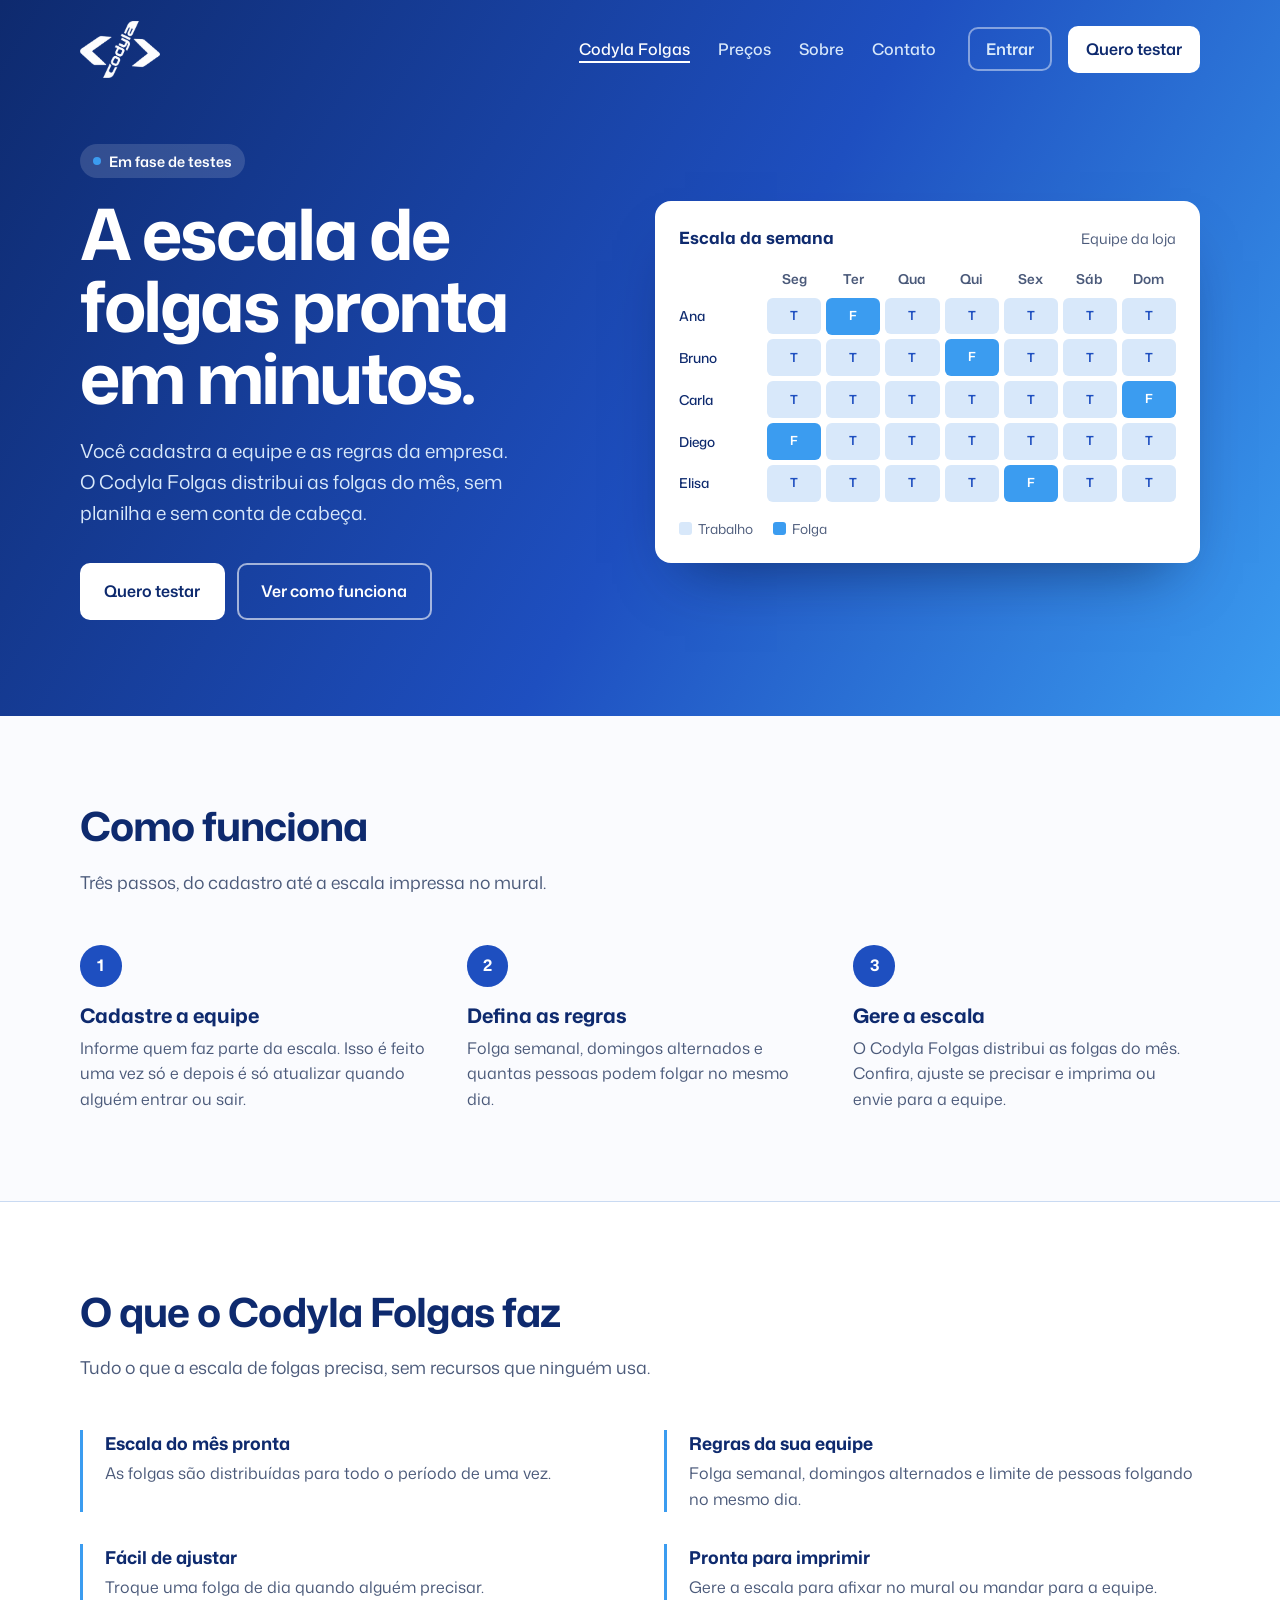
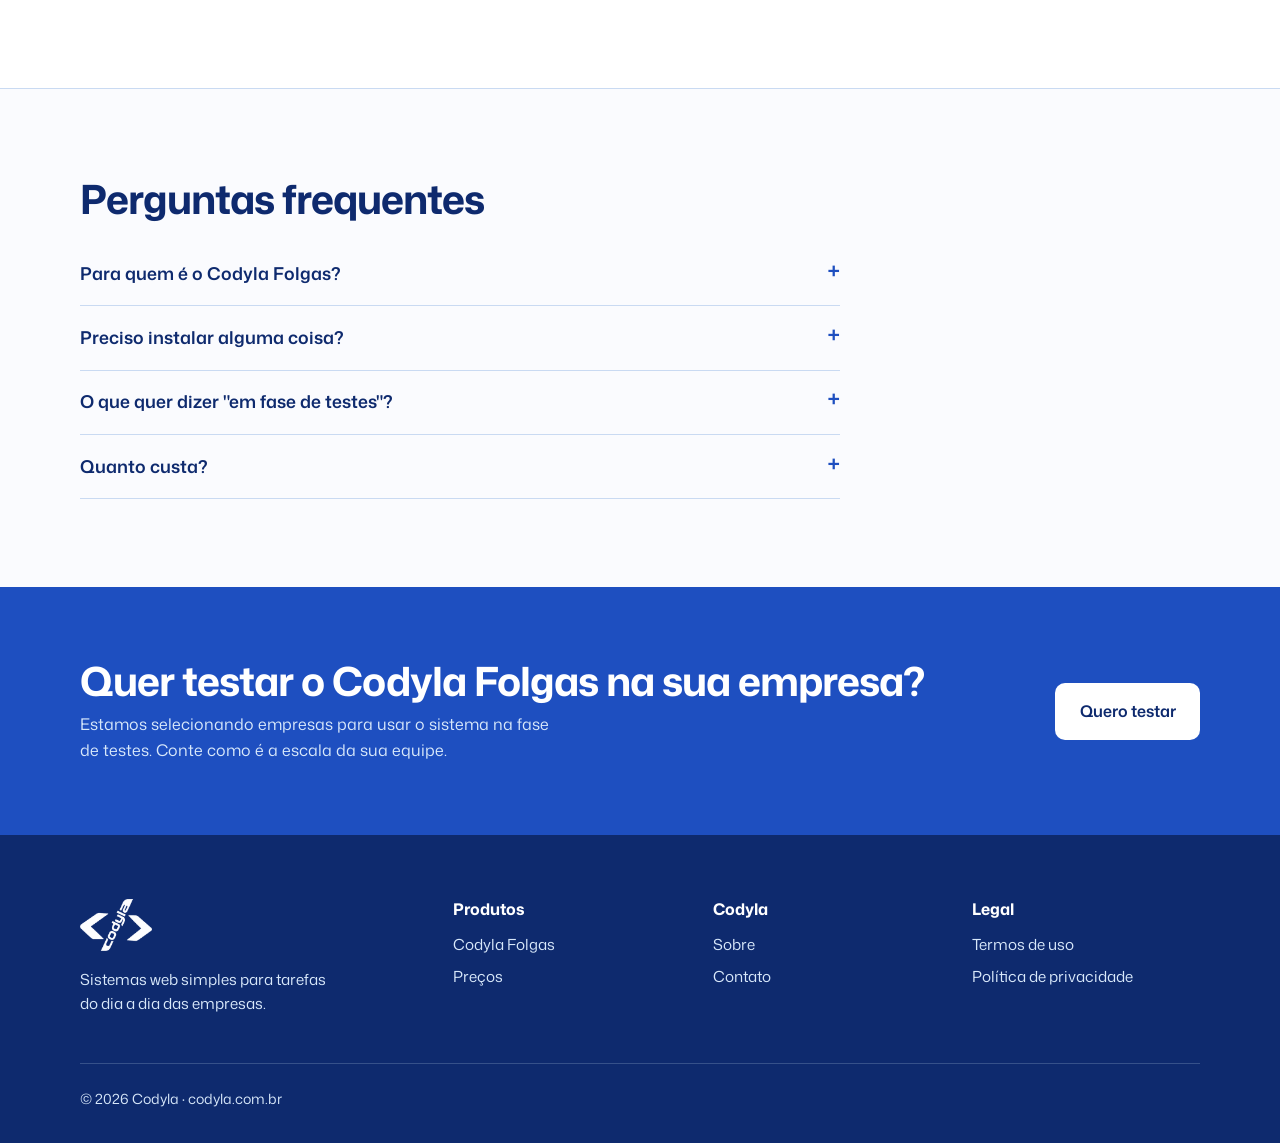
==== commit 0448d86b: "Termos de uso e política de privacidade do sistema" ====
--- a/codyla-folgas.html
+++ b/codyla-folgas.html
@@ -139,7 +139,10 @@
       </div>
       <div>
         <h3>Legal</h3>
-        <ul><li><a href="privacidade.html">Política de privacidade</a></li></ul>
+        <ul>
+          <li><a href="termos.html">Termos de uso</a></li>
+          <li><a href="privacidade.html">Política de privacidade</a></li>
+        </ul>
       </div>
     </div>
     <div class="rodape-base">© <span class="ano">2026</span> Codyla · codyla.com.br</div>
--- a/css/estilo.css
+++ b/css/estilo.css
@@ -186,6 +186,12 @@
 .texto-longo h2{font-size:1.4rem;margin:2.25rem 0 .6rem}
 .texto-longo p,.texto-longo li{color:var(--texto-suave);margin-bottom:.8rem}
 .texto-longo ul{padding-left:1.25rem}
+.texto-longo h3{font-size:1.1rem;margin:1.6rem 0 .5rem}
+.texto-longo a{color:var(--royal)}
+.tabela-rolagem{overflow-x:auto;margin:0 0 1rem}
+.texto-longo table{width:100%;border-collapse:collapse;font-size:.92rem;min-width:520px}
+.texto-longo th,.texto-longo td{text-align:left;vertical-align:top;padding:.55rem .7rem;border-bottom:1px solid var(--linha);color:var(--texto-suave)}
+.texto-longo th{color:var(--texto);font-weight:600;border-bottom-width:2px}
 
 /* ---------- Rodapé ---------- */
 footer{background:var(--noite);color:var(--gelo);padding:4rem 0 2rem;font-size:.95rem}
@@ -371,3 +377,4 @@
 .plano-normal s{text-decoration-thickness:1px}
 .plano-destaque .plano-normal{color:var(--gelo)}
 .plano-forma{display:block;margin-top:.15rem;font-size:.82rem}
+.em-breve-produto{margin-top:1.25rem;display:inline-block;border:1px dashed var(--vivo);border-radius:var(--raio);padding:.6rem 1rem;color:var(--royal);font-size:.95rem}
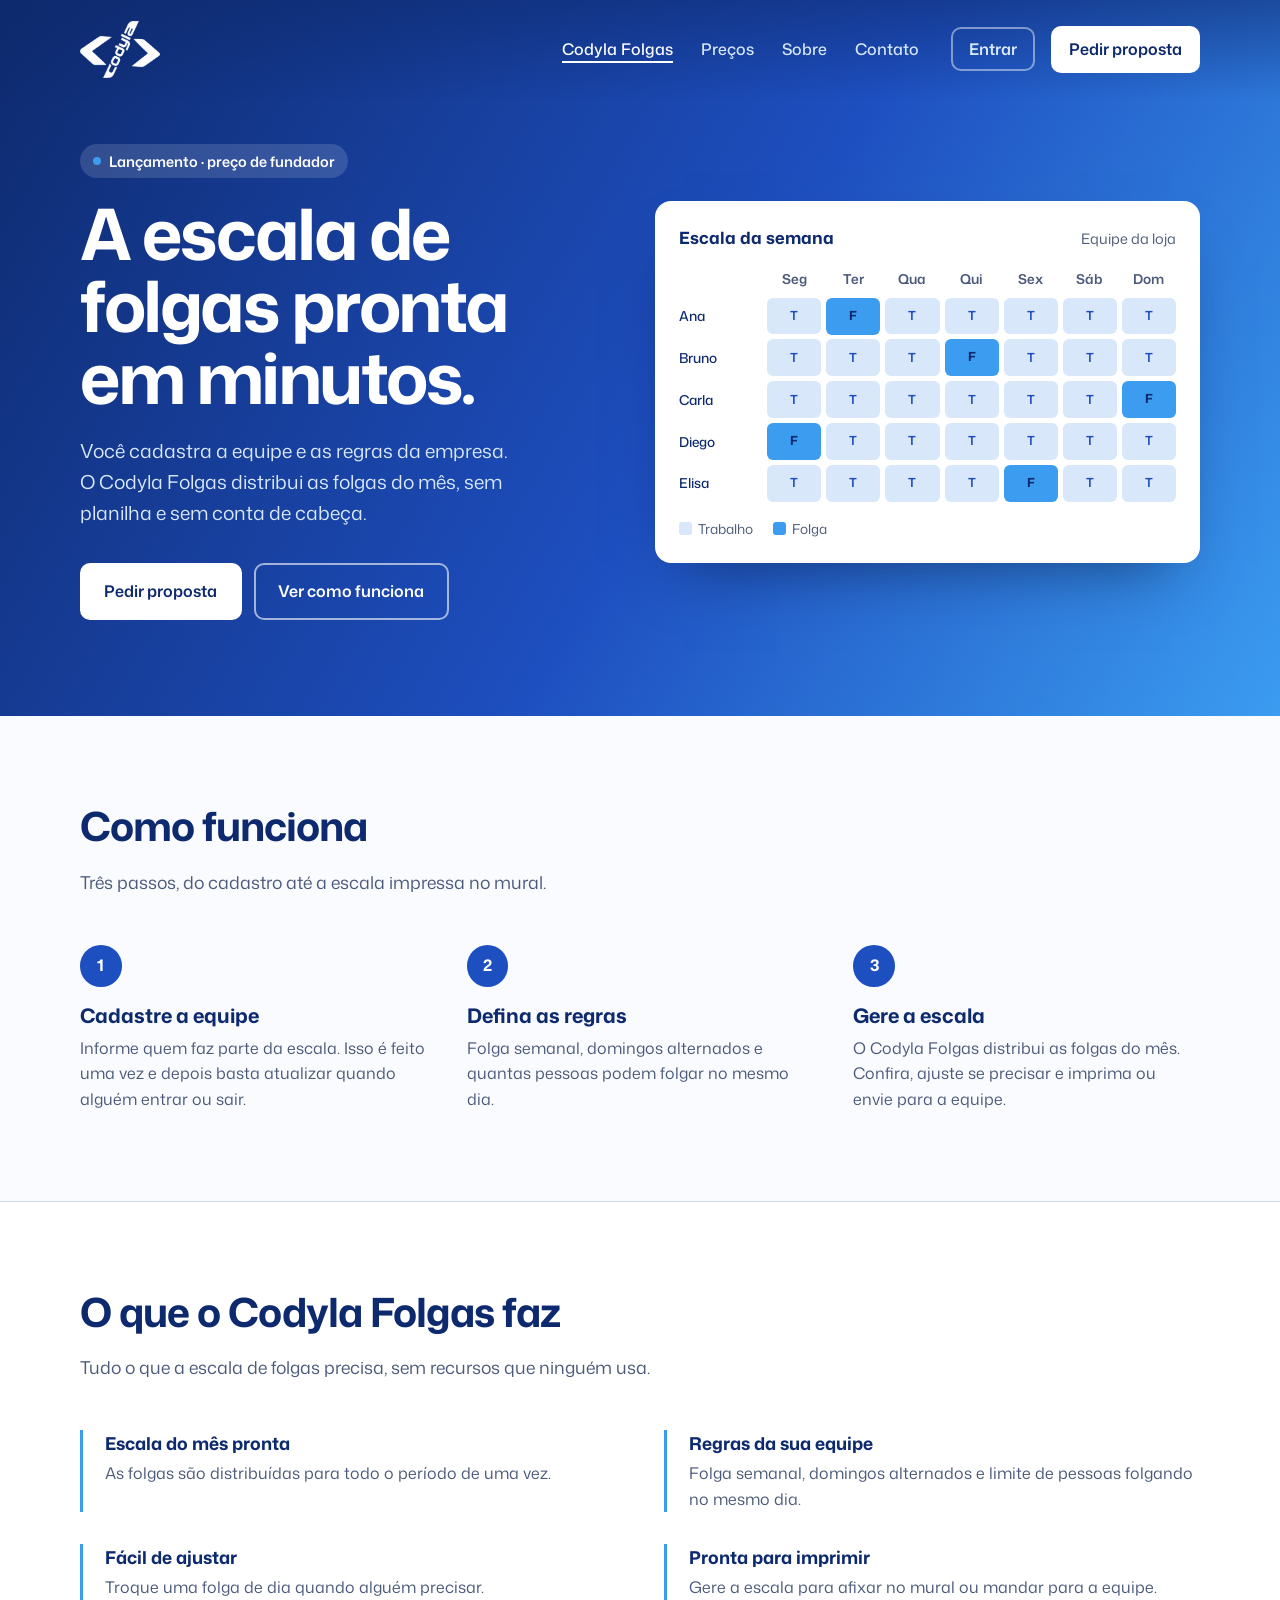
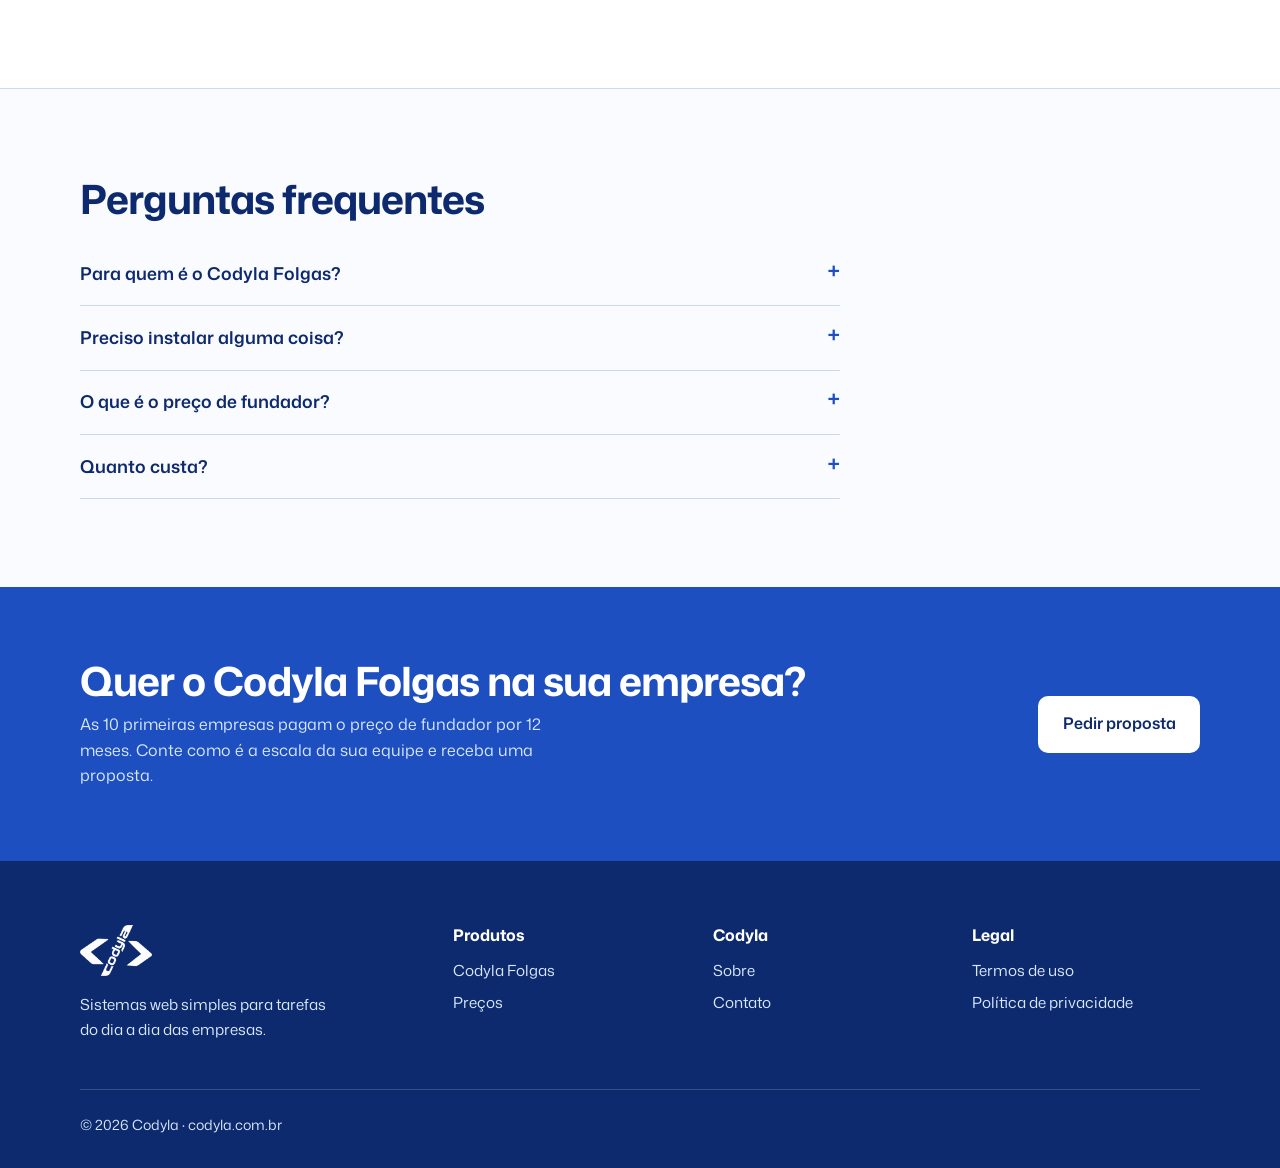
==== commit 0bffb649: "Lançamento: pedir proposta, termos com regras de pagamento, o Codyla, imagem de compartilhamento e a" ====
--- a/codyla-folgas.html
+++ b/codyla-folgas.html
@@ -7,6 +7,14 @@
 <meta name="description" content="O Codyla Folgas monta a escala de folgas da equipe em minutos, seguindo as regras da sua empresa. Sem planilha e sem conta de cabeça.">
 <meta property="og:title" content="Codyla Folgas · Escala de folgas em minutos">
 <meta property="og:description" content="O Codyla Folgas monta a escala de folgas da equipe em minutos, seguindo as regras da sua empresa. Sem planilha e sem conta de cabeça.">
+<link rel="canonical" href="https://codyla.com.br/codyla-folgas.html">
+<meta property="og:type" content="website">
+<meta property="og:url" content="https://codyla.com.br/codyla-folgas.html">
+<meta property="og:image" content="https://codyla.com.br/img/compartilhar.jpg">
+<meta property="og:image:width" content="1200">
+<meta property="og:image:height" content="630">
+<meta property="og:locale" content="pt_BR">
+<meta name="twitter:card" content="summary_large_image">
 <link rel="icon" type="image/png" href="img/favicon.png">
 <link rel="apple-touch-icon" href="img/apple-touch-icon.png">
 <link rel="preload" href="fonts/mona-sans.woff2" as="font" type="font/woff2" crossorigin>
@@ -28,7 +36,7 @@
         </ul>
       </nav>
       <a class="link-entrar" href="https://app.codyla.com.br/login.html">Entrar</a>
-      <a class="botao botao-claro botao-pequeno" href="contato.html?assunto=testar">Quero testar</a>
+      <a class="botao botao-claro botao-pequeno" href="contato.html?assunto=proposta">Pedir proposta</a>
     </div>
   </div>
 </header>
@@ -37,17 +45,17 @@
   <section class="abertura" aria-labelledby="titulo">
     <div class="container">
       <div>
-        <span class="status">Em fase de testes</span>
+        <span class="status">Lançamento · preço de fundador</span>
         <h1 id="titulo">A escala de folgas pronta em minutos.</h1>
         <p>Você cadastra a equipe e as regras da empresa. O Codyla Folgas distribui as folgas do mês, sem planilha e sem conta de cabeça.</p>
         <div class="botoes">
-          <a class="botao botao-claro" href="contato.html?assunto=testar">Quero testar</a>
+          <a class="botao botao-claro" href="contato.html?assunto=proposta">Pedir proposta</a>
           <a class="botao botao-contorno" href="#como-funciona">Ver como funciona</a>
         </div>
       </div>
       <figure class="escala" aria-label="Exemplo de escala de folgas montada pelo Codyla Folgas">
         <div class="escala-cab"><strong>Escala da semana</strong><span>Equipe da loja</span></div>
-        <div class="grade" id="grade"></div>
+        <div class="grade" id="grade" aria-hidden="true"></div>
         <figcaption class="escala-legenda">
           <span><i style="background:var(--gelo)"></i>Trabalho</span>
           <span><i style="background:var(--vivo)"></i>Folga</span>
@@ -61,7 +69,7 @@
       <h2 id="titulo-como">Como funciona</h2>
       <p class="intro">Três passos, do cadastro até a escala impressa no mural.</p>
       <ol class="passos">
-        <li><h3>Cadastre a equipe</h3><p>Informe quem faz parte da escala. Isso é feito uma vez só e depois é só atualizar quando alguém entrar ou sair.</p></li>
+        <li><h3>Cadastre a equipe</h3><p>Informe quem faz parte da escala. Isso é feito uma vez e depois basta atualizar quando alguém entrar ou sair.</p></li>
         <li><h3>Defina as regras</h3><p>Folga semanal, domingos alternados e quantas pessoas podem folgar no mesmo dia.</p></li>
         <li><h3>Gere a escala</h3><p>O Codyla Folgas distribui as folgas do mês. Confira, ajuste se precisar e imprima ou envie para a equipe.</p></li>
       </ol>
@@ -94,8 +102,8 @@
           <p>Não. O Codyla Folgas funciona direto no navegador, no computador da empresa.</p>
         </details>
         <details>
-          <summary>O que quer dizer "em fase de testes"?</summary>
-          <p>O sistema já está sendo usado por empresas selecionadas, que ajudam a ajustar o produto antes do lançamento. Se quiser participar, envie uma mensagem.</p>
+          <summary>O que é o preço de fundador?</summary>
+          <p>As 10 primeiras empresas que contratarem o Codyla Folgas pagam um valor menor por funcionário durante 12 meses. Depois, passa a valer o preço normal da tabela, com aviso de 30 dias. Veja os valores na <a href="precos.html">página de preços</a>.</p>
         </details>
         <details>
           <summary>Quanto custa?</summary>
@@ -108,10 +116,10 @@
   <section class="chamada" aria-labelledby="titulo-chamada">
     <div class="container">
       <div>
-        <h2 id="titulo-chamada">Quer testar o Codyla Folgas na sua empresa?</h2>
-        <p>Estamos selecionando empresas para usar o sistema na fase de testes. Conte como é a escala da sua equipe.</p>
+        <h2 id="titulo-chamada">Quer o Codyla Folgas na sua empresa?</h2>
+        <p>As 10 primeiras empresas pagam o preço de fundador por 12 meses. Conte como é a escala da sua equipe e receba uma proposta.</p>
       </div>
-      <a class="botao botao-claro" href="contato.html?assunto=testar">Quero testar</a>
+      <a class="botao botao-claro" href="contato.html?assunto=proposta">Pedir proposta</a>
     </div>
   </section>
 </main>
--- a/css/estilo.css
+++ b/css/estilo.css
@@ -25,11 +25,13 @@
 }
 img{display:block;max-width:100%;height:auto}
 a{color:inherit}
-:focus-visible{outline:3px solid var(--vivo);outline-offset:3px;border-radius:4px}
+:focus-visible{outline:3px solid var(--royal);outline-offset:3px;border-radius:4px}
+/* Em fundo azul escuro, o contorno do foco fica branco */
+.topo :focus-visible,.abertura :focus-visible,.chamada :focus-visible,.produto-destaque :focus-visible,.plano-destaque :focus-visible,footer :focus-visible{outline-color:var(--branco)}
 .container{width:min(1120px,100% - 2.5rem);margin-inline:auto}
 
 /* ---------- Cabeçalho ---------- */
-.topo{position:absolute;inset:0 0 auto;z-index:10;padding:1.3rem 0}
+.topo{position:absolute;inset:0 0 auto;z-index:10;padding:1.3rem 0;background:linear-gradient(180deg,rgba(14,42,110,.55),rgba(14,42,110,0))}
 .topo .container{display:flex;align-items:center;justify-content:space-between;gap:1rem}
 .topo .logo img{width:80px}
 .navegacao{display:flex;align-items:center;gap:2rem}
@@ -80,7 +82,7 @@
 .grade .dia{text-align:center;color:var(--texto-suave);font-weight:600;padding-bottom:.2rem}
 .grade .nome{display:flex;align-items:center;font-weight:500;white-space:nowrap;overflow:hidden;text-overflow:ellipsis}
 .celula{height:2.3rem;border-radius:6px;background:var(--gelo);display:grid;place-items:center;font-weight:600;font-size:.78rem;color:var(--royal)}
-.celula.folga{background:var(--vivo);color:var(--branco)}
+.celula.folga{background:var(--vivo);color:var(--noite);font-weight:700}
 .escala-legenda{display:flex;gap:1.25rem;margin-top:1rem;font-size:.85rem;color:var(--texto-suave)}
 .escala-legenda i{display:inline-block;width:.8rem;height:.8rem;border-radius:3px;margin-right:.4rem;vertical-align:-1px}
 @media (prefers-reduced-motion:no-preference){
@@ -174,7 +176,7 @@
   font:inherit;font-weight:400;padding:.75rem .9rem;border:1.5px solid var(--linha);border-radius:var(--raio);
   background:var(--fundo);color:var(--texto);width:100%;
 }
-input:focus,textarea:focus,select:focus{border-color:var(--royal);outline:none;box-shadow:0 0 0 3px var(--gelo)}
+input:not([type=range]):not([type=radio]):not([type=checkbox]):focus,textarea:focus,select:focus{border-color:var(--royal);outline:none;box-shadow:0 0 0 3px var(--gelo)}
 textarea{min-height:7rem;resize:vertical}
 .aceite{display:flex;gap:.6rem;align-items:flex-start;font-weight:400;font-size:.92rem;color:var(--texto-suave)}
 .aceite input{width:auto;margin-top:.3rem;accent-color:var(--royal)}
@@ -362,6 +364,8 @@
 /* Preços: "R$" pequeno ao lado do número; cartão e Pix lado a lado */
 .plano-preco strong .moeda{font-size:.42em;font-weight:600;vertical-align:.95em;margin-right:.18em;letter-spacing:0;opacity:.75}
 .opcoes-pagamento{display:grid;grid-template-columns:1fr 1fr;gap:.5rem;margin-top:.45rem}
+@media (max-width:520px){.plano{padding:1.4rem}}
+@media (max-width:400px){.opcoes-pagamento{grid-template-columns:1fr}}
 .opcao{display:block;border:1px solid var(--linha);border-radius:var(--raio);padding:.55rem .7rem;font-size:.82rem;line-height:1.35;color:var(--texto-suave)}
 .opcao small{display:block;font-size:.75rem;font-weight:600;text-transform:none;color:var(--texto-suave)}
 .opcao b{display:block;font-size:1.1rem;color:var(--texto);font-variant-numeric:tabular-nums}
